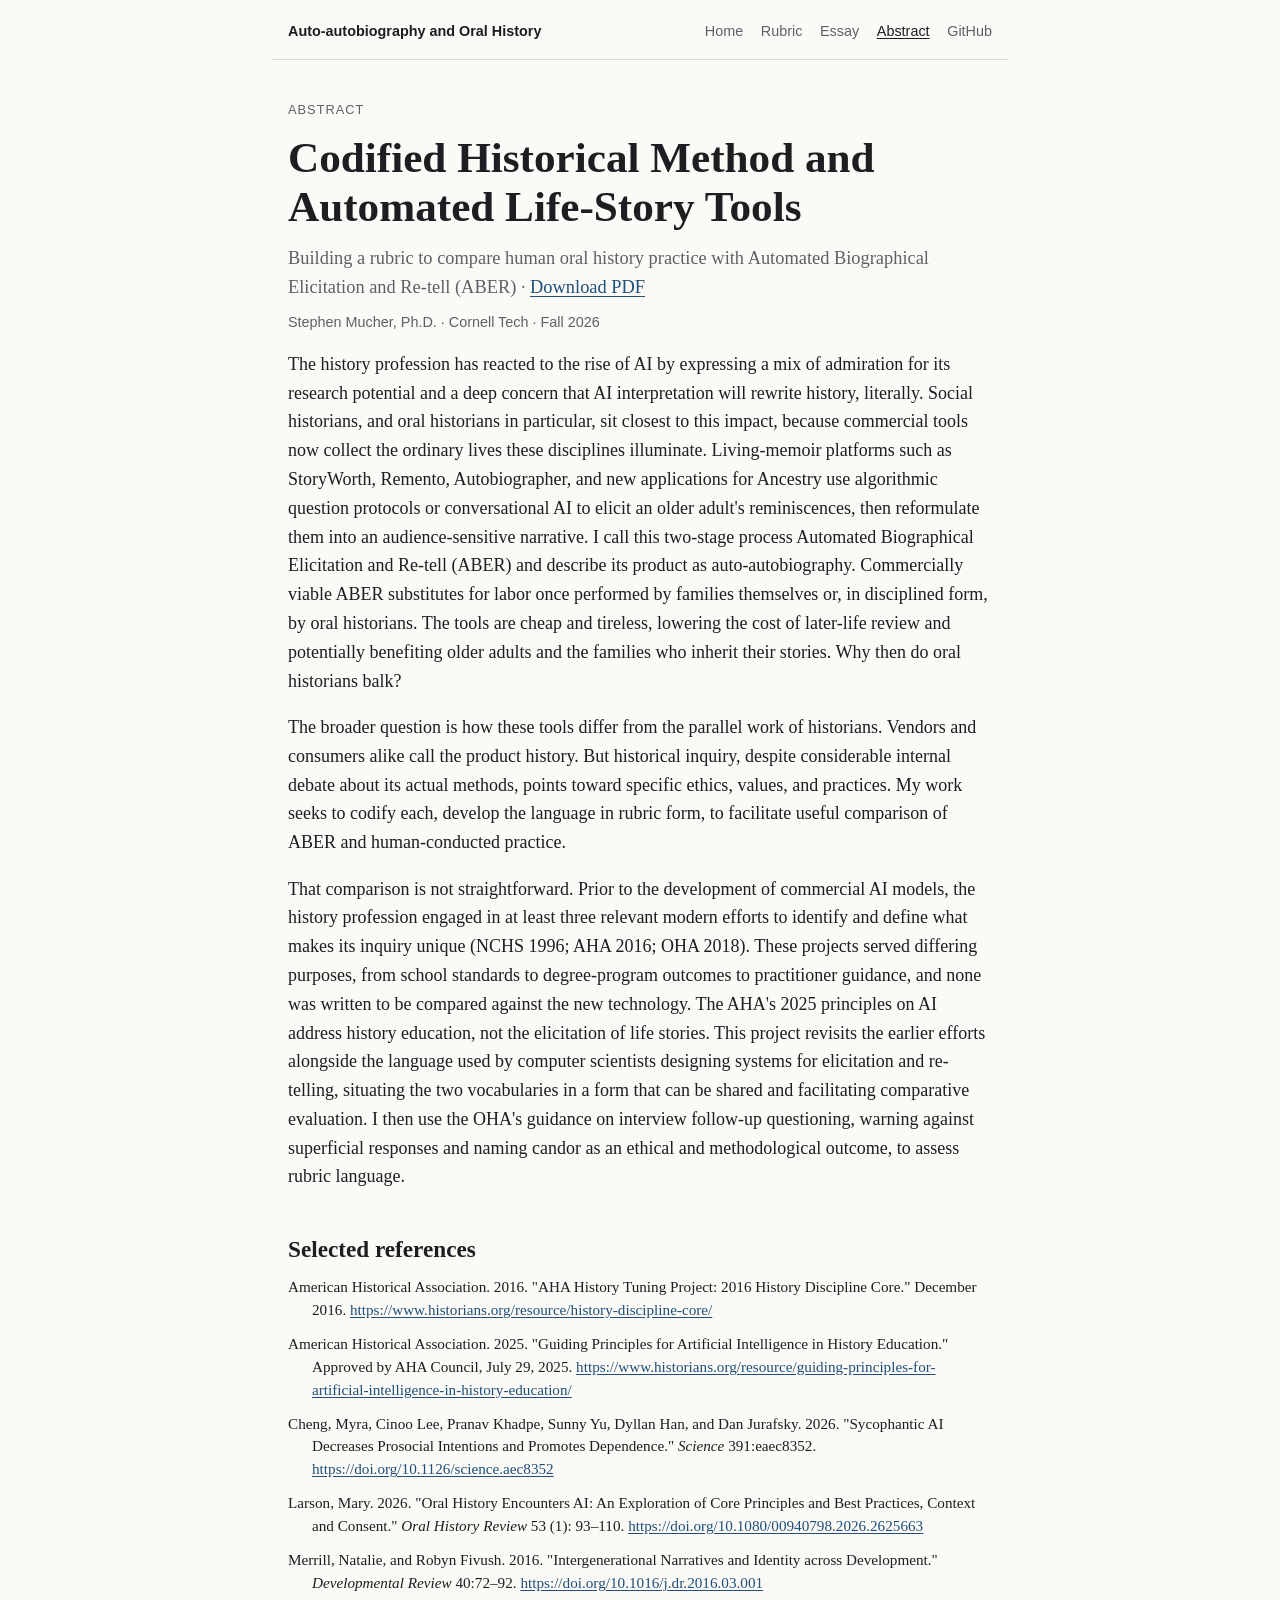
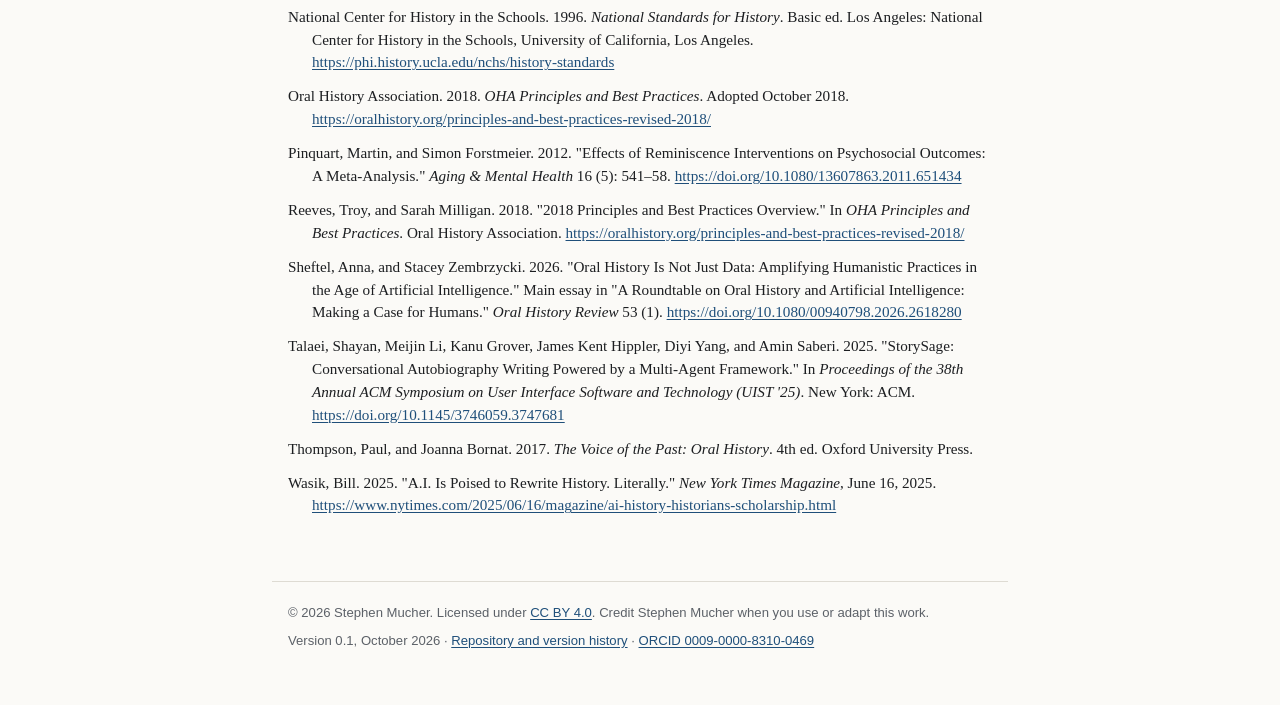
==== abstract.html @ a0b386a5 "Add files via upload" ====
<!doctype html>
<html lang="en">
<head>
<meta charset="utf-8">
<meta name="viewport" content="width=device-width, initial-scale=1">
<title>Codified Historical Method and Automated Life-Story Tools</title>
<meta name="description" content="Abstract. Building a rubric to compare human oral history practice with Automated Biographical Elicitation and Re-tell (ABER).">
<meta name="author" content="Stephen Mucher">
<link rel="canonical" href="https://auto-autobiography.stephenmucher.org/abstract.html">
<meta property="og:type" content="website">
<meta property="og:title" content="Codified Historical Method and Automated Life-Story Tools">
<meta property="og:description" content="Abstract. Building a rubric to compare human oral history practice with Automated Biographical Elicitation and Re-tell (ABER).">
<meta property="og:url" content="https://auto-autobiography.stephenmucher.org/abstract.html">
<meta property="og:image" content="https://auto-autobiography.stephenmucher.org/assets/research-question.png">
<meta name="twitter:card" content="summary_large_image">
<link rel="license" href="https://creativecommons.org/licenses/by/4.0/">
<meta name="citation_title" content="Codified Historical Method and Automated Life-Story Tools">
<meta name="citation_author" content="Mucher, Stephen">
<meta name="citation_publication_date" content="2026/10">
<meta name="citation_publisher" content="Digital Life Initiative, Cornell Tech">
<meta name="citation_pdf_url" content="https://auto-autobiography.stephenmucher.org/papers/mucher-2026-codified-historical-method-abstract.pdf">

<link rel="stylesheet" href="assets/style.css">
</head>
<body class="article">
<header class="site">
<a class="brand" href="index.html">Auto-autobiography and Oral History</a>
<nav><a href="index.html">Home</a> <a href="rubric.html">Rubric</a> <a href="essay.html">Essay</a> <a href="abstract.html" aria-current=page>Abstract</a> <a href="https://github.com/stephenmucher/auto-autobiography">GitHub</a></nav>
</header>
<main>
<div class="title">
<p class="kicker">Abstract</p>
<h1>Codified Historical Method and Automated Life-Story Tools</h1>
<p class="sub">Building a rubric to compare human oral history practice with Automated Biographical Elicitation and Re-tell (ABER) · <a href="papers/mucher-2026-codified-historical-method-abstract.pdf">Download PDF</a></p>
<p class="byline">Stephen Mucher, Ph.D. · Cornell Tech · Fall 2026</p>
</div>
<p>The history profession has reacted to the rise of AI by expressing a mix of admiration for its research potential and a deep concern that AI interpretation will rewrite history, literally. Social historians, and oral historians in particular, sit closest to this impact, because commercial tools now collect the ordinary lives these disciplines illuminate. Living-memoir platforms such as StoryWorth, Remento, Autobiographer, and new applications for Ancestry use algorithmic question protocols or conversational AI to elicit an older adult's reminiscences, then reformulate them into an audience-sensitive narrative. I call this two-stage process Automated Biographical Elicitation and Re-tell (ABER) and describe its product as auto-autobiography. Commercially viable ABER substitutes for labor once performed by families themselves or, in disciplined form, by oral historians. The tools are cheap and tireless, lowering the cost of later-life review and potentially benefiting older adults and the families who inherit their stories. Why then do oral historians balk?</p>
<p>The broader question is how these tools differ from the parallel work of historians. Vendors and consumers alike call the product history. But historical inquiry, despite considerable internal debate about its actual methods, points toward specific ethics, values, and practices. My work seeks to codify each, develop the language in rubric form, to facilitate useful comparison of ABER and human-conducted practice.</p>
<p>That comparison is not straightforward. Prior to the development of commercial AI models, the history profession engaged in at least three relevant modern efforts to identify and define what makes its inquiry unique (NCHS 1996; AHA 2016; OHA 2018). These projects served differing purposes, from school standards to degree-program outcomes to practitioner guidance, and none was written to be compared against the new technology. The AHA's 2025 principles on AI address history education, not the elicitation of life stories. This project revisits the earlier efforts alongside the language used by computer scientists designing systems for elicitation and re-telling, situating the two vocabularies in a form that can be shared and facilitating comparative evaluation. I then use the OHA's guidance on interview follow-up questioning, warning against superficial responses and naming candor as an ethical and methodological outcome, to assess rubric language.</p><h2 id="references">Selected references</h2><p class="ref">American Historical Association. 2016. "AHA History Tuning Project: 2016 History Discipline Core." December 2016. <a href="https://www.historians.org/resource/history-discipline-core/">https://www.historians.org/resource/history-discipline-core/</a></p>
<p class="ref">American Historical Association. 2025. "Guiding Principles for Artificial Intelligence in History Education." Approved by AHA Council, July 29, 2025. <a href="https://www.historians.org/resource/guiding-principles-for-artificial-intelligence-in-history-education/">https://www.historians.org/resource/guiding-principles-for-artificial-intelligence-in-history-education/</a></p>
<p class="ref">Cheng, Myra, Cinoo Lee, Pranav Khadpe, Sunny Yu, Dyllan Han, and Dan Jurafsky. 2026. "Sycophantic AI Decreases Prosocial Intentions and Promotes Dependence." <em>Science</em> 391:eaec8352. <a href="https://doi.org/10.1126/science.aec8352">https://doi.org/10.1126/science.aec8352</a></p>
<p class="ref">Larson, Mary. 2026. "Oral History Encounters AI: An Exploration of Core Principles and Best Practices, Context and Consent." <em>Oral History Review</em> 53 (1): 93–110. <a href="https://doi.org/10.1080/00940798.2026.2625663">https://doi.org/10.1080/00940798.2026.2625663</a></p>
<p class="ref">Merrill, Natalie, and Robyn Fivush. 2016. "Intergenerational Narratives and Identity across Development." <em>Developmental Review</em> 40:72–92. <a href="https://doi.org/10.1016/j.dr.2016.03.001">https://doi.org/10.1016/j.dr.2016.03.001</a></p>
<p class="ref">National Center for History in the Schools. 1996. <em>National Standards for History</em>. Basic ed. Los Angeles: National Center for History in the Schools, University of California, Los Angeles. <a href="https://phi.history.ucla.edu/nchs/history-standards">https://phi.history.ucla.edu/nchs/history-standards</a></p>
<p class="ref">Oral History Association. 2018. <em>OHA Principles and Best Practices</em>. Adopted October 2018. <a href="https://oralhistory.org/principles-and-best-practices-revised-2018/">https://oralhistory.org/principles-and-best-practices-revised-2018/</a></p>
<p class="ref">Pinquart, Martin, and Simon Forstmeier. 2012. "Effects of Reminiscence Interventions on Psychosocial Outcomes: A Meta-Analysis." <em>Aging &amp; Mental Health</em> 16 (5): 541–58. <a href="https://doi.org/10.1080/13607863.2011.651434">https://doi.org/10.1080/13607863.2011.651434</a></p>
<p class="ref">Reeves, Troy, and Sarah Milligan. 2018. "2018 Principles and Best Practices Overview." In <em>OHA Principles and Best Practices</em>. Oral History Association. <a href="https://oralhistory.org/principles-and-best-practices-revised-2018/">https://oralhistory.org/principles-and-best-practices-revised-2018/</a></p>
<p class="ref">Sheftel, Anna, and Stacey Zembrzycki. 2026. "Oral History Is Not Just Data: Amplifying Humanistic Practices in the Age of Artificial Intelligence." Main essay in "A Roundtable on Oral History and Artificial Intelligence: Making a Case for Humans." <em>Oral History Review</em> 53 (1). <a href="https://doi.org/10.1080/00940798.2026.2618280">https://doi.org/10.1080/00940798.2026.2618280</a></p>
<p class="ref">Talaei, Shayan, Meijin Li, Kanu Grover, James Kent Hippler, Diyi Yang, and Amin Saberi. 2025. "StorySage: Conversational Autobiography Writing Powered by a Multi-Agent Framework." In <em>Proceedings of the 38th Annual ACM Symposium on User Interface Software and Technology (UIST '25)</em>. New York: ACM. <a href="https://doi.org/10.1145/3746059.3747681">https://doi.org/10.1145/3746059.3747681</a></p>
<p class="ref">Thompson, Paul, and Joanna Bornat. 2017. <em>The Voice of the Past: Oral History</em>. 4th ed. Oxford University Press.</p>
<p class="ref">Wasik, Bill. 2025. "A.I. Is Poised to Rewrite History. Literally." <em>New York Times Magazine</em>, June 16, 2025. <a href="https://www.nytimes.com/2025/06/16/magazine/ai-history-historians-scholarship.html">https://www.nytimes.com/2025/06/16/magazine/ai-history-historians-scholarship.html</a></p>
</main>
<footer class="site">
<p>© 2026 Stephen Mucher. Licensed under <a href="https://creativecommons.org/licenses/by/4.0/">CC BY 4.0</a>. Credit Stephen Mucher when you use or adapt this work.</p>
<p>Version 0.1, October 2026 · <a href="https://github.com/stephenmucher/auto-autobiography">Repository and version history</a> · <a href="https://orcid.org/0009-0000-8310-0469">ORCID 0009-0000-8310-0469</a></p>
</footer>
</body>
</html>
---- assets/style.css ----
:root {
  --bg: #fbfaf7; --surface: #ffffff; --ink: #1c1e21; --muted: #5c6168; --rule: #dedbd3;
  --link: #1f4f7a; --elicit: #2f5d62; --retell: #6b3a55; --interpret: #86651a; --retain: #2f4a78;
  --serif: "Source Serif 4", "Iowan Old Style", Charter, "Bitstream Charter", Georgia, serif;
  --sans: Inter, -apple-system, BlinkMacSystemFont, "Segoe UI", Helvetica, Arial, sans-serif;
}
@media (prefers-color-scheme: dark) {
  :root {
    --bg: #15171a; --surface: #1d2024; --ink: #e8e6e1; --muted: #a3a7ad; --rule: #34383e;
    --link: #8fbbe6; --elicit: #7fc1c8; --retell: #d59abb; --interpret: #dcb968; --retain: #9db6e6;
  }
}
* { box-sizing: border-box; }
html { -webkit-text-size-adjust: 100%; }
body { margin: 0; background: var(--bg); color: var(--ink); font-family: var(--serif); font-size: 1.125rem; line-height: 1.6; }
a { color: var(--link); text-underline-offset: 0.15em; }
a:hover { text-decoration-thickness: 2px; }
header.site, footer.site, main { max-width: 46rem; margin: 0 auto; padding: 0 1rem; }
body.rubricpage header.site, body.rubricpage footer.site, body.rubricpage main { max-width: 62rem; }
header.site { display: flex; flex-wrap: wrap; gap: 0.5rem 1.5rem; align-items: baseline; justify-content: space-between; padding-top: 1.25rem; padding-bottom: 1rem; border-bottom: 1px solid var(--rule); font-family: var(--sans); font-size: 0.9rem; }
header.site .brand { font-weight: 650; color: var(--ink); text-decoration: none; }
header.site nav { display: flex; flex-wrap: wrap; gap: 0.25rem 1.1rem; }
header.site nav a { color: var(--muted); text-decoration: none; }
header.site nav a:hover, header.site nav a[aria-current] { color: var(--ink); text-decoration: underline; }
.title { padding: 2.5rem 0 1rem; }
.kicker { font-family: var(--sans); font-size: 0.8rem; letter-spacing: 0.08em; text-transform: uppercase; color: var(--muted); margin: 0 0 0.75rem; }
h1 { font-size: clamp(1.9rem, 5vw, 2.7rem); line-height: 1.15; margin: 0 0 0.75rem; font-weight: 650; text-wrap: balance; }
.sub { font-size: 1.15rem; color: var(--muted); margin: 0 0 0.5rem; text-wrap: pretty; }
.byline { font-family: var(--sans); font-size: 0.9rem; color: var(--muted); margin: 0; }
h2 { font-size: 1.45rem; line-height: 1.25; margin: 2.75rem 0 0.75rem; font-weight: 650; text-wrap: balance; }
h2 span { font-family: var(--sans); font-size: 0.8rem; font-weight: 500; color: var(--muted); margin-left: 0.4rem; }
p, ul, ol, dl, blockquote, figure, table { margin: 0 0 1.1rem; }
ul, ol { padding-left: 1.25rem; }
li { margin-bottom: 0.45rem; }
blockquote { margin-left: 0; padding: 0.25rem 0 0.25rem 1.1rem; border-left: 3px solid var(--rule); color: var(--ink); font-size: 1.02rem; }
figure { margin: 1.75rem 0; }
figure img { display: block; width: 100%; height: auto; border: 1px solid var(--rule); border-radius: 4px; }
figcaption { font-family: var(--sans); font-size: 0.82rem; color: var(--muted); margin-top: 0.5rem; }
.actions { font-family: var(--sans); font-size: 0.92rem; display: flex; flex-wrap: wrap; gap: 0.6rem 1.1rem; align-items: center; }
.button { display: inline-block; background: var(--ink); color: var(--bg); padding: 0.5rem 0.9rem; border-radius: 4px; text-decoration: none; font-weight: 600; }
.button:hover { opacity: 0.88; }
ul.cats { list-style: none; padding: 0; display: grid; grid-template-columns: repeat(auto-fit, minmax(15rem, 1fr)); gap: 0.75rem; font-family: var(--sans); font-size: 0.92rem; line-height: 1.45; }
ul.cats li { margin: 0; background: var(--surface); border: 1px solid var(--rule); border-top: 4px solid var(--c); border-radius: 4px; padding: 0.8rem 0.9rem; color: var(--muted); }
ul.cats a { display: flex; justify-content: space-between; align-items: baseline; color: var(--c); text-decoration: none; margin-bottom: 0.25rem; }
ul.cats a strong { font-family: var(--serif); font-size: 1.2rem; }
ul.cats a span { font-size: 0.75rem; letter-spacing: 0.05em; text-transform: uppercase; }
.c-elicit { --c: var(--elicit); } .c-retell { --c: var(--retell); } .c-interpret { --c: var(--interpret); } .c-retain { --c: var(--retain); }
p.ref { font-size: 0.95rem; line-height: 1.5; padding-left: 1.5rem; text-indent: -1.5rem; margin-bottom: 0.7rem; overflow-wrap: anywhere; }
.sig { margin-top: 2rem; font-family: var(--sans); font-size: 0.92rem; }
.citeas { font-family: var(--sans); font-size: 0.85rem; color: var(--muted); border-top: 1px solid var(--rule); padding-top: 1rem; overflow-wrap: anywhere; }
#cite ~ p { overflow-wrap: anywhere; }
nav.jump { font-family: var(--sans); font-size: 0.9rem; display: flex; flex-wrap: wrap; gap: 0.5rem; margin-bottom: 1rem; }
nav.jump a { color: var(--c); border: 1px solid var(--c); border-radius: 999px; padding: 0.2rem 0.75rem; text-decoration: none; font-weight: 600; }
section.cat h2 { color: var(--c); border-top: 4px solid var(--c); padding-top: 0.9rem; margin-bottom: 0.25rem; }
.catdesc { color: var(--muted); font-family: var(--sans); font-size: 0.92rem; }
table { border-collapse: collapse; width: 100%; font-family: var(--sans); font-size: 0.92rem; line-height: 1.45; }
th, td { text-align: left; vertical-align: top; padding: 0.7rem 0.75rem 0.7rem 0; border-bottom: 1px solid var(--rule); }
thead th { font-size: 0.75rem; letter-spacing: 0.06em; text-transform: uppercase; color: var(--muted); font-weight: 600; }
table.rubric th[scope=row] { white-space: nowrap; width: 3.2rem; }
table.rubric th[scope=row] a { color: var(--c); text-decoration: none; font-weight: 700; }
table.rubric td:nth-child(2) { width: 34%; }
table.rubric strong { font-family: var(--serif); font-size: 1.05rem; }
table.rubric tr:target { background: color-mix(in srgb, var(--c) 12%, transparent); }
.desc { color: var(--muted); }
.both { display: inline-block; margin-top: 0.3rem; font-size: 0.72rem; letter-spacing: 0.04em; text-transform: uppercase; color: var(--c); border: 1px solid var(--c); border-radius: 3px; padding: 0 0.35rem; }
details { margin-top: 0.4rem; }
summary { cursor: pointer; color: var(--muted); font-size: 0.82rem; }
details dl { margin: 0.4rem 0 0; font-size: 0.85rem; }
details dt { font-weight: 600; color: var(--muted); font-size: 0.72rem; letter-spacing: 0.05em; text-transform: uppercase; margin-top: 0.4rem; }
details dd { margin: 0; }
dl.conv { font-family: var(--sans); font-size: 0.92rem; }
dl.conv dt { font-weight: 650; margin-top: 0.7rem; }
dl.conv dd { margin: 0; color: var(--muted); }
footer.site { margin-top: 4rem; padding-top: 1.25rem; padding-bottom: 3rem; border-top: 1px solid var(--rule); font-family: var(--sans); font-size: 0.82rem; color: var(--muted); }
footer.site p { margin-bottom: 0.4rem; }
@media (max-width: 40rem) {
  body { font-size: 1.05rem; }
  table.rubric thead { display: none; }
  table.rubric, table.rubric tbody, table.rubric tr, table.rubric th, table.rubric td { display: block; width: auto !important; }
  table.rubric tr { border-bottom: 1px solid var(--rule); padding: 0.8rem 0; }
  table.rubric th, table.rubric td { border: 0; padding: 0.1rem 0; }
  table.plain { display: block; overflow-x: auto; }
}
@media print {
  header.site nav, .actions, nav.jump, .sub a { display: none; }
  body { font-size: 11pt; background: #fff; color: #000; }
  details dl { display: block; }
  a { color: inherit; text-decoration: none; }
}
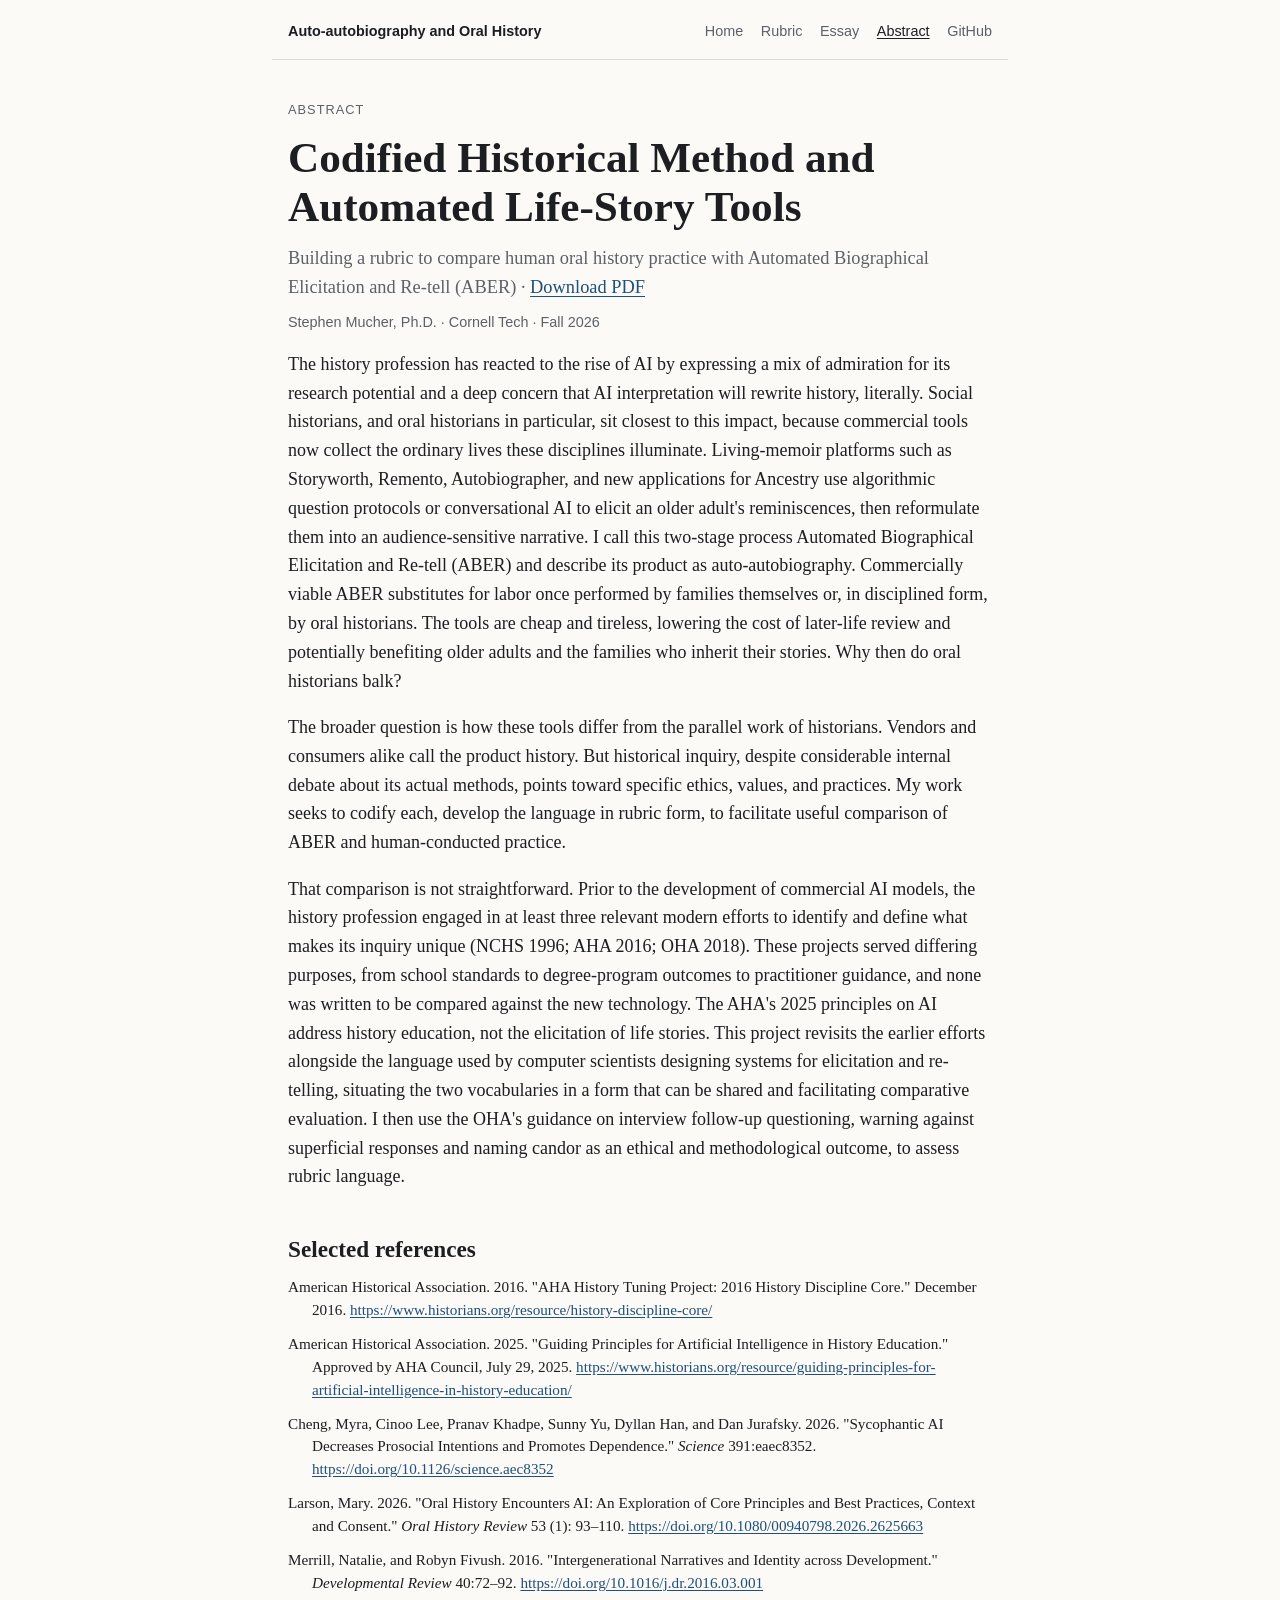
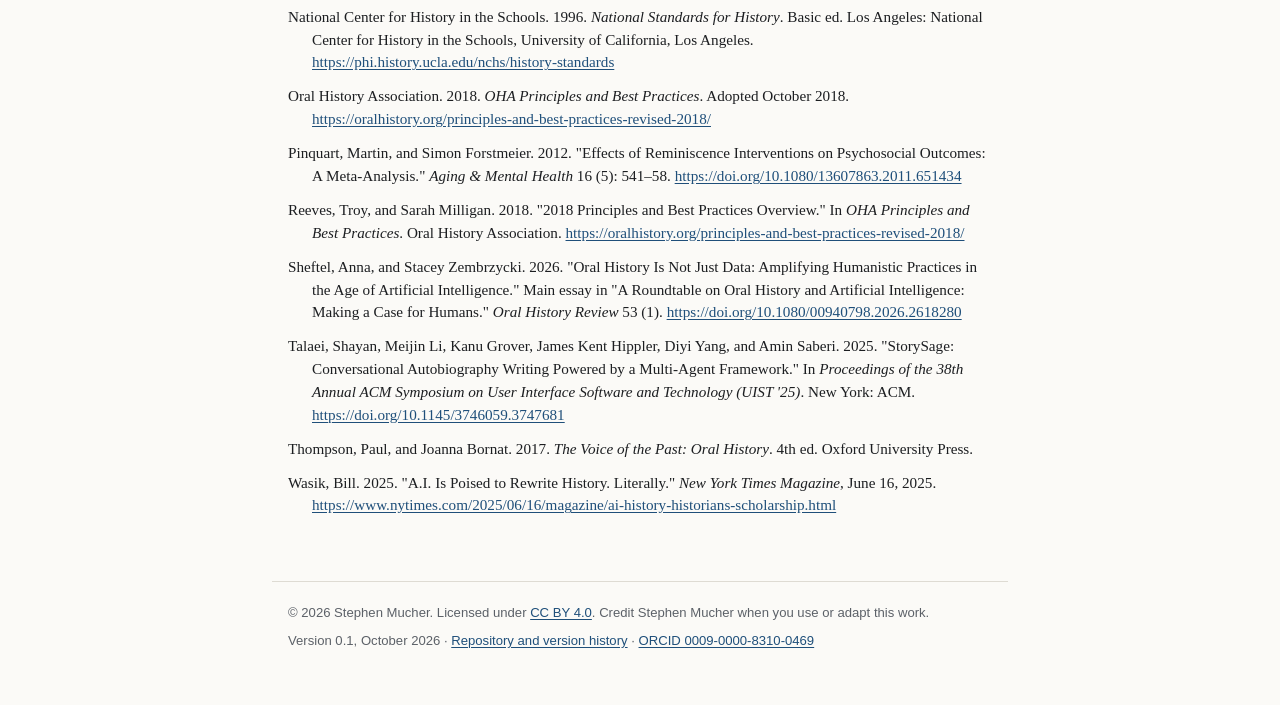
==== commit 60c42ee7: "Add files via upload" ====
--- a/abstract.html
+++ b/abstract.html
@@ -34,7 +34,7 @@
 <p class="sub">Building a rubric to compare human oral history practice with Automated Biographical Elicitation and Re-tell (ABER) · <a href="papers/mucher-2026-codified-historical-method-abstract.pdf">Download PDF</a></p>
 <p class="byline">Stephen Mucher, Ph.D. · Cornell Tech · Fall 2026</p>
 </div>
-<p>The history profession has reacted to the rise of AI by expressing a mix of admiration for its research potential and a deep concern that AI interpretation will rewrite history, literally. Social historians, and oral historians in particular, sit closest to this impact, because commercial tools now collect the ordinary lives these disciplines illuminate. Living-memoir platforms such as StoryWorth, Remento, Autobiographer, and new applications for Ancestry use algorithmic question protocols or conversational AI to elicit an older adult's reminiscences, then reformulate them into an audience-sensitive narrative. I call this two-stage process Automated Biographical Elicitation and Re-tell (ABER) and describe its product as auto-autobiography. Commercially viable ABER substitutes for labor once performed by families themselves or, in disciplined form, by oral historians. The tools are cheap and tireless, lowering the cost of later-life review and potentially benefiting older adults and the families who inherit their stories. Why then do oral historians balk?</p>
+<p>The history profession has reacted to the rise of AI by expressing a mix of admiration for its research potential and a deep concern that AI interpretation will rewrite history, literally. Social historians, and oral historians in particular, sit closest to this impact, because commercial tools now collect the ordinary lives these disciplines illuminate. Living-memoir platforms such as Storyworth, Remento, Autobiographer, and new applications for Ancestry use algorithmic question protocols or conversational AI to elicit an older adult's reminiscences, then reformulate them into an audience-sensitive narrative. I call this two-stage process Automated Biographical Elicitation and Re-tell (ABER) and describe its product as auto-autobiography. Commercially viable ABER substitutes for labor once performed by families themselves or, in disciplined form, by oral historians. The tools are cheap and tireless, lowering the cost of later-life review and potentially benefiting older adults and the families who inherit their stories. Why then do oral historians balk?</p>
 <p>The broader question is how these tools differ from the parallel work of historians. Vendors and consumers alike call the product history. But historical inquiry, despite considerable internal debate about its actual methods, points toward specific ethics, values, and practices. My work seeks to codify each, develop the language in rubric form, to facilitate useful comparison of ABER and human-conducted practice.</p>
 <p>That comparison is not straightforward. Prior to the development of commercial AI models, the history profession engaged in at least three relevant modern efforts to identify and define what makes its inquiry unique (NCHS 1996; AHA 2016; OHA 2018). These projects served differing purposes, from school standards to degree-program outcomes to practitioner guidance, and none was written to be compared against the new technology. The AHA's 2025 principles on AI address history education, not the elicitation of life stories. This project revisits the earlier efforts alongside the language used by computer scientists designing systems for elicitation and re-telling, situating the two vocabularies in a form that can be shared and facilitating comparative evaluation. I then use the OHA's guidance on interview follow-up questioning, warning against superficial responses and naming candor as an ethical and methodological outcome, to assess rubric language.</p><h2 id="references">Selected references</h2><p class="ref">American Historical Association. 2016. "AHA History Tuning Project: 2016 History Discipline Core." December 2016. <a href="https://www.historians.org/resource/history-discipline-core/">https://www.historians.org/resource/history-discipline-core/</a></p>
 <p class="ref">American Historical Association. 2025. "Guiding Principles for Artificial Intelligence in History Education." Approved by AHA Council, July 29, 2025. <a href="https://www.historians.org/resource/guiding-principles-for-artificial-intelligence-in-history-education/">https://www.historians.org/resource/guiding-principles-for-artificial-intelligence-in-history-education/</a></p>
